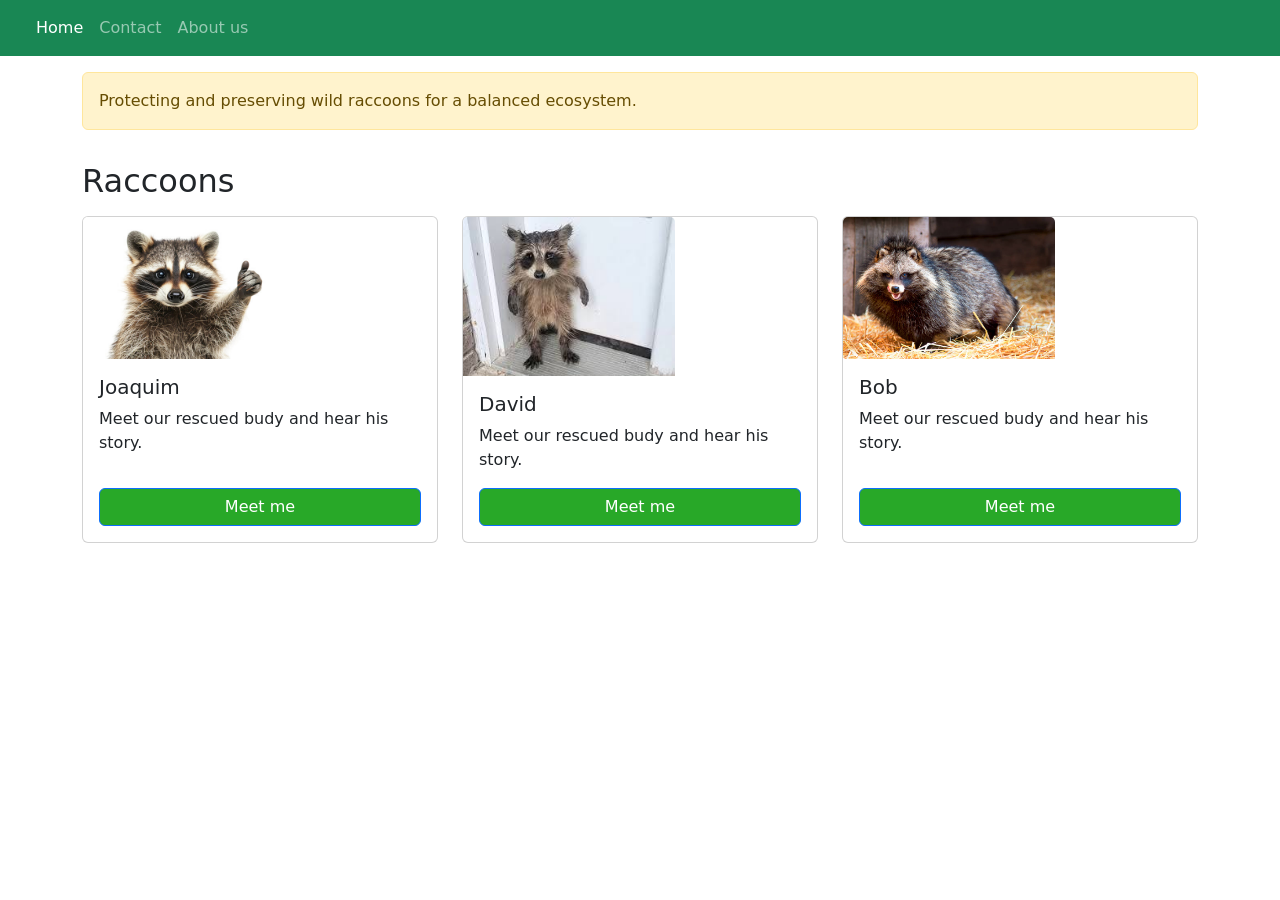
==== index.html @ 4525881b "Adicionando os arquivos referente ao trabalho" ====
<!DOCTYPE html>
<html lang="en">

<head>
    <meta charset="UTF-8">
    <meta name="viewport" content="width=device-width, initial-scale=1.0">
    <title>Aula Bootstrap</title>
    <link href="https://cdn.jsdelivr.net/npm/bootstrap@5.3.8/dist/css/bootstrap.min.css" rel="stylesheet">
    <link rel="stylesheet" href="css/estilos.css">
</head>

<body>
    <nav class="navbar navbar-expand-lg navbar-dark bg-success ">
        <div class="container-fluid">
            <a class="navbar-brand" href="index.html">
                <i class="bi bi-house-door-fill"></i>
            </a>
            <button class="navbar-toggler" type="button" data-bs-toggle="collapse" data-bs-target="#navbarNav"
                aria-controls="navbarNav" aria-expanded="false" aria-label="Toggle navigation">
                <span class="navbar-toggler-icon"></span>
            </button>
            <div class="collapse navbar-collapse" id="navbarNav">
                <ul class="navbar-nav">
                    <li class="nav-item">
                        <a class="nav-link active" aria-current="page" href="index.html">Home</a>
                    </li>
                    <li class="nav-item">
                        <a class="nav-link" href="contato.html">Contact</a>
                    </li>
                    <li class="nav-item">
                        <a class="nav-link" href="sobre.html">About us</a>
                    </li>
                    </li>
                </ul>
            </div>
        </div>
    </nav>


    <div class="container mt-3">
        <div class="row">
            <div class="col-md-12 col-sm-12">
                <div class="alert alert-warning" role="alert">
                    Protecting and preserving wild raccoons for a balanced ecosystem.
                </div>
            </div>
        </div>
        <h2 class="mb-3 mt-3 ">Raccoons</h2>
        <div class="row">
            <div class="col-md-4 col-sm-12 mb-3">
                <div class="card h-100">
                    <img src="img/guaxinin.jpg" class="card-img-top" alt="prodt1" style="width: 60%">
                    <div class="card-body d-flex flex-column">
                        <h5 class="card-title">Joaquim</h5>
                        <p class="card-text">Meet our rescued budy and hear his story.</p>
                        <a href="#" class="btn btn-primary mt-auto" style="background-color: rgb(40, 168, 40);">Meet
                            me</a>
                    </div>
                </div>
            </div>
            <div class="col-md-4 col-sm-12 mb-3">
                <div class="card h-100">
                    <img src="img/guaxinin2.jpg" class="card-img-top" alt="prod2" style="width: 60%;">
                    <div class="card-body d-flex flex-column">
                        <h5 class="card-title">David</h5>
                        <p class="card-text">Meet our rescued budy and hear his story.</p>
                        <a href="#" class="btn btn-primary mt-auto" style="background-color: rgb(40, 168, 40);">Meet
                            me</a>
                    </div>
                </div>
            </div>
            <div class="col-md-4 col-sm-12 mb-3">
                <div class="card h-100">
                    <img src="img/1679447346641a5532027ba_1679447346_3x2_md.jpg" class="card-img-top" alt="prod2"
                        style="width: 60%;">
                    <div class="card-body d-flex flex-column">
                        <h5 class="card-title">Bob</h5>
                        <p class="card-text">Meet our rescued budy and hear his story.</p>
                        <a href="#" class="btn btn-primary mt-auto" style="background-color: rgb(40, 168, 40) ">Meet
                            me</a>
                    </div>
                </div>
            </div>
        </div>
    </div>

    <script src="https://cdn.jsdelivr.net/npm/bootstrap@5.3.8/dist/js/bootstrap.bundle.min.js"></script>
</body>

</html>
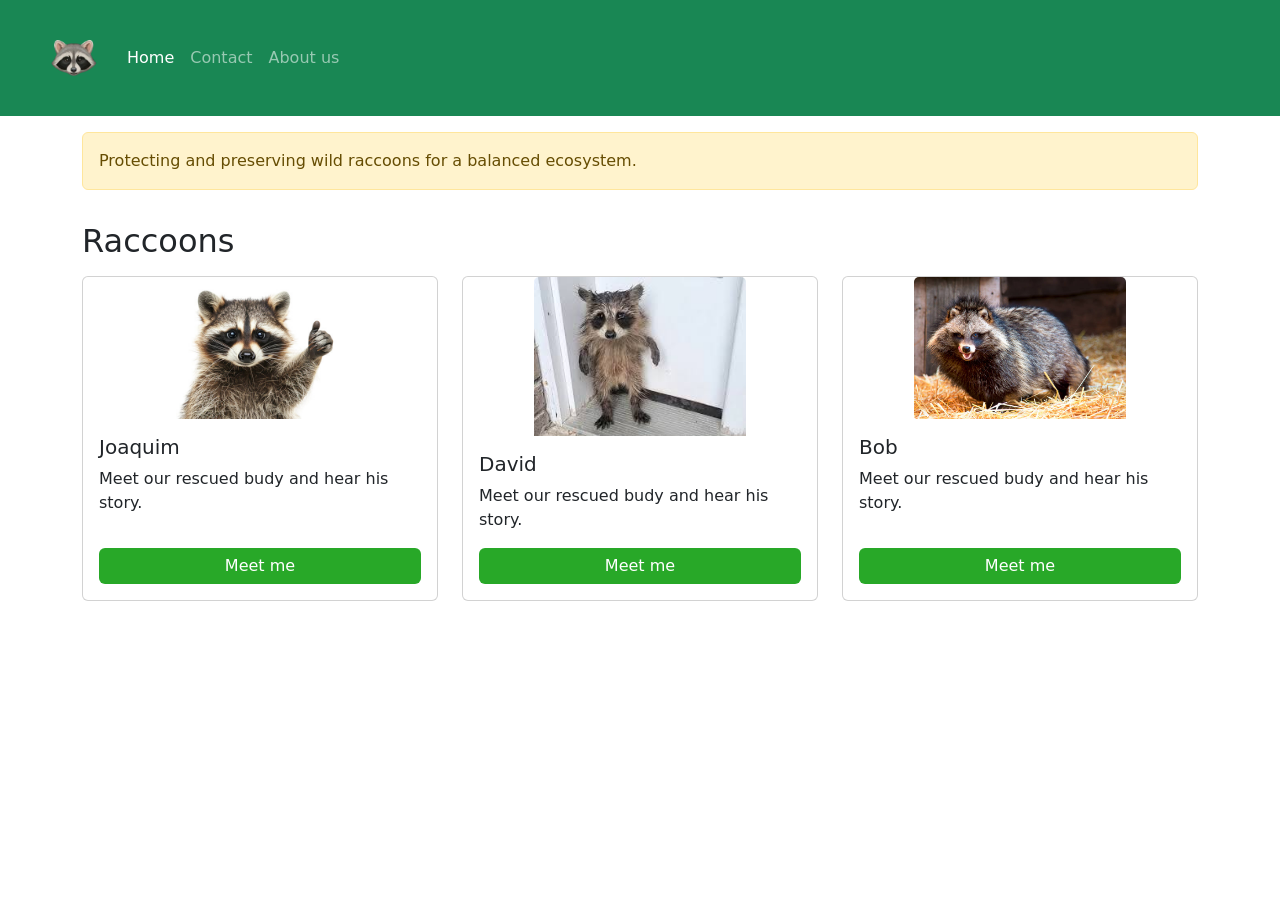
==== commit 437d4e74: "Adicionando imagen e modificando arquivos" ====
--- a/index.html
+++ b/index.html
@@ -4,9 +4,11 @@
 <head>
     <meta charset="UTF-8">
     <meta name="viewport" content="width=device-width, initial-scale=1.0">
-    <title>Aula Bootstrap</title>
+    <title>Raccon Rescue</title>
     <link href="https://cdn.jsdelivr.net/npm/bootstrap@5.3.8/dist/css/bootstrap.min.css" rel="stylesheet">
     <link rel="stylesheet" href="css/estilos.css">
+    <link rel="icon" href="img/imagem_2026-04-13_210520886-removebg-preview.png" style="height: 50px;">
+     <meta name="authors" content="Vicenzo Cirilo e Henrique Correa" />
 </head>
 
 <body>
@@ -21,6 +23,9 @@
             </button>
             <div class="collapse navbar-collapse" id="navbarNav">
                 <ul class="navbar-nav">
+                    <li class="nav-icon">
+                        <a class="nav-link active" aria-current="page" href="index.html"><img src="img/imagem_2026-04-13_210520886-removebg-preview.png" " ></a>
+                    </li>
                     <li class="nav-item">
                         <a class="nav-link active" aria-current="page" href="index.html">Home</a>
                     </li>
--- a/css/estilos.css
+++ b/css/estilos.css
@@ -0,0 +1,41 @@
+.navbar-nav{
+    display: flex;
+    justify-content: space-between;
+    align-items: center;
+    height: 100px;
+}
+
+.nav-icon img {
+    display: flex;
+    align-items: center;
+    height: 60px;
+}
+
+.card h-100 {
+    margin: 20px;
+    border:rgba(0, 0, 0, 0.1);
+    border-radius: 10px;
+    box-shadow: 0 8px 8px rgba(0, 0, 0, 0.1);
+}
+
+.card-img-top {
+    width: 60%;
+    margin: 0 auto;
+    display: block;
+}
+
+.btn {
+    background-color: rgb(40, 168, 40);
+    border: none;
+    color: white;
+    transition: all 0.3s ease;
+}
+
+.btn:hover {
+    transform: scale(1.03);
+    box-shadow: 0 10px 15px rgba(0, 0, 0, 0.1);
+}
+
+.col-md-5 {
+    padding-right: 20px;
+}
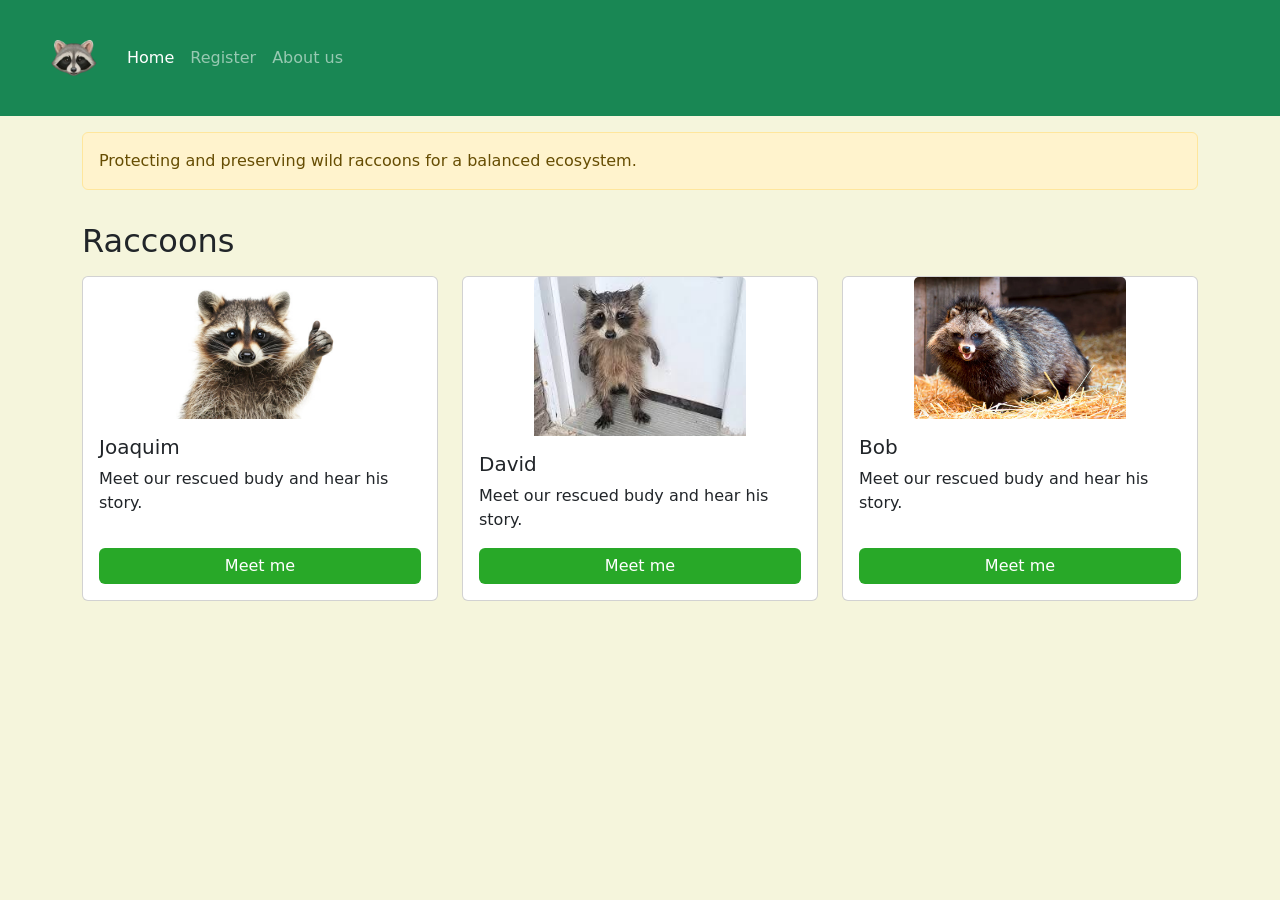
==== commit 3f1686f1: "terminando as atividades do marcio, tudo ok agora" ====
--- a/index.html
+++ b/index.html
@@ -30,7 +30,7 @@
                         <a class="nav-link active" aria-current="page" href="index.html">Home</a>
                     </li>
                     <li class="nav-item">
-                        <a class="nav-link" href="contato.html">Contact</a>
+                        <a class="nav-link" href="contato.html">Register</a>
                     </li>
                     <li class="nav-item">
                         <a class="nav-link" href="sobre.html">About us</a>
--- a/css/estilos.css
+++ b/css/estilos.css
@@ -1,3 +1,6 @@
+body{
+    background-color: beige;
+}
 .navbar-nav{
     display: flex;
     justify-content: space-between;
@@ -25,7 +28,6 @@
 }
 
 .btn {
-    background-color: rgb(40, 168, 40);
     border: none;
     color: white;
     transition: all 0.3s ease;
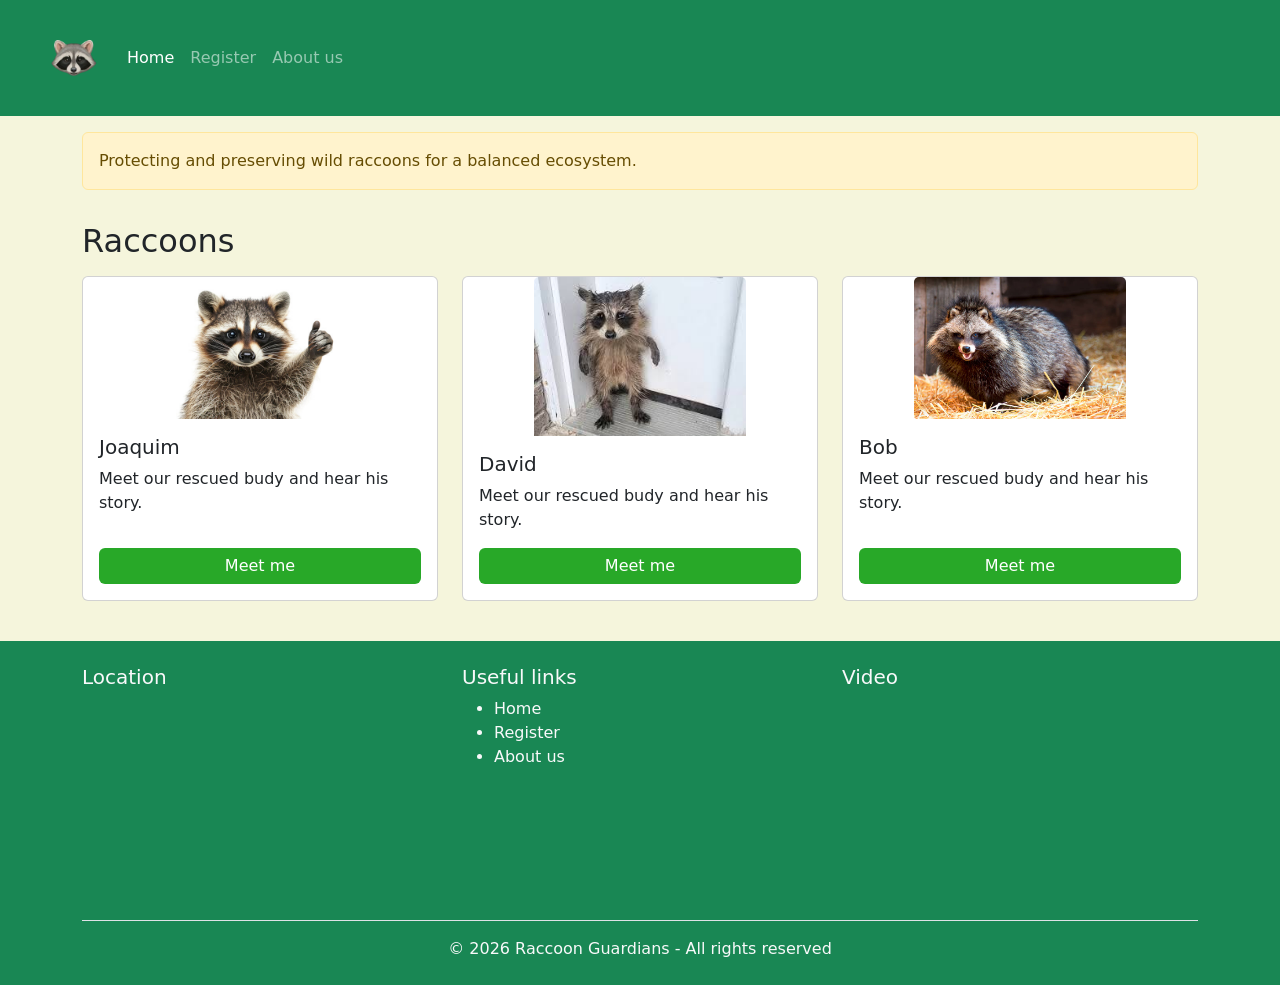
==== commit 67fcd35e: "Atualizando projeto com o footer feito, aberto para alterações" ====
--- a/index.html
+++ b/index.html
@@ -8,7 +8,7 @@
     <link href="https://cdn.jsdelivr.net/npm/bootstrap@5.3.8/dist/css/bootstrap.min.css" rel="stylesheet">
     <link rel="stylesheet" href="css/estilos.css">
     <link rel="icon" href="img/imagem_2026-04-13_210520886-removebg-preview.png" style="height: 50px;">
-     <meta name="authors" content="Vicenzo Cirilo e Henrique Correa" />
+    <meta name="authors" content="Vicenzo Cirilo e Henrique Correa" />
 </head>
 
 <body>
@@ -24,10 +24,11 @@
             <div class="collapse navbar-collapse" id="navbarNav">
                 <ul class="navbar-nav">
                     <li class="nav-icon">
-                        <a class="nav-link active" aria-current="page" href="index.html"><img src="img/imagem_2026-04-13_210520886-removebg-preview.png" " ></a>
+                        <a class="nav-link active" aria-current="page" href="index.html"><img
+                                src="img/imagem_2026-04-13_210520886-removebg-preview.png" " ></a>
                     </li>
-                    <li class="nav-item">
-                        <a class="nav-link active" aria-current="page" href="index.html">Home</a>
+                    <li class=" nav-item">
+                            <a class="nav-link active" aria-current="page" href="index.html">Home</a>
                     </li>
                     <li class="nav-item">
                         <a class="nav-link" href="contato.html">Register</a>
@@ -88,6 +89,45 @@
             </div>
         </div>
     </div>
+    <footer class="bg-success text-light mt-4 p-4">
+        <div class="container">
+            <div class="row">
+                <div class="col-md-4 col-sm-12">
+                    <h5>Location</h5>
+                    <iframe
+                        src="https://www.google.com/maps/embed?pb=!1m18!1m12!1m3!1d13472470.27335796!2d-87.22301899553025!3d34.47302589534311!2m3!1f0!2f0!3f0!3m2!1i1024!2i768!4f13.1!3m3!1m2!1s0x88d90081a56abbed%3A0xca79bc6fe5ad333e!2sSouth%20Florida%20Wildlife%20Center!5e0!3m2!1spt-BR!2sbr!4v1777599939057!5m2!1spt-BR!2sbr"
+                        width="100%" height="200" style="border: 0;" allowfullscreen="" loading="lazy">
+                    </iframe>
+                </div>
+                <div class="col-md-4 col-sm-12">
+                    <h5>Useful links</h5>
+                    <ul>
+                        <li>
+                            <a href="#" class="text-light text-decoration-none">Home</a>
+                        </li>
+                        <li>
+                            <a href="contato.html" class="text-light text-decoration-none">Register</a>
+                        </li>
+                        <li>
+                            <a href="sobre.html" class="text-light text-decoration-none">About us</a>
+                        </li>
+                    </ul>
+                </div>
+                <div class="col-md-4 col-sm-12">
+                    <h5>Video</h5>
+                    <div class="ratio ratio-16x9">
+                        <iframe src="https://www.youtube.com/embed/lzFFVMjZG2I?si=JbPNsFrLNC_tB0dt"
+                            title="Youtube video" allowfullscreen></iframe>
+                    </div>
+                </div>
+            </div>
+            <div class="text-center border-top pt-3 mt-3">
+                <p class="mb-0">
+                    &copy; 2026 Raccoon Guardians - All rights reserved
+                </p>
+            </div>
+        </div>
+    </footer>
 
     <script src="https://cdn.jsdelivr.net/npm/bootstrap@5.3.8/dist/js/bootstrap.bundle.min.js"></script>
 </body>
